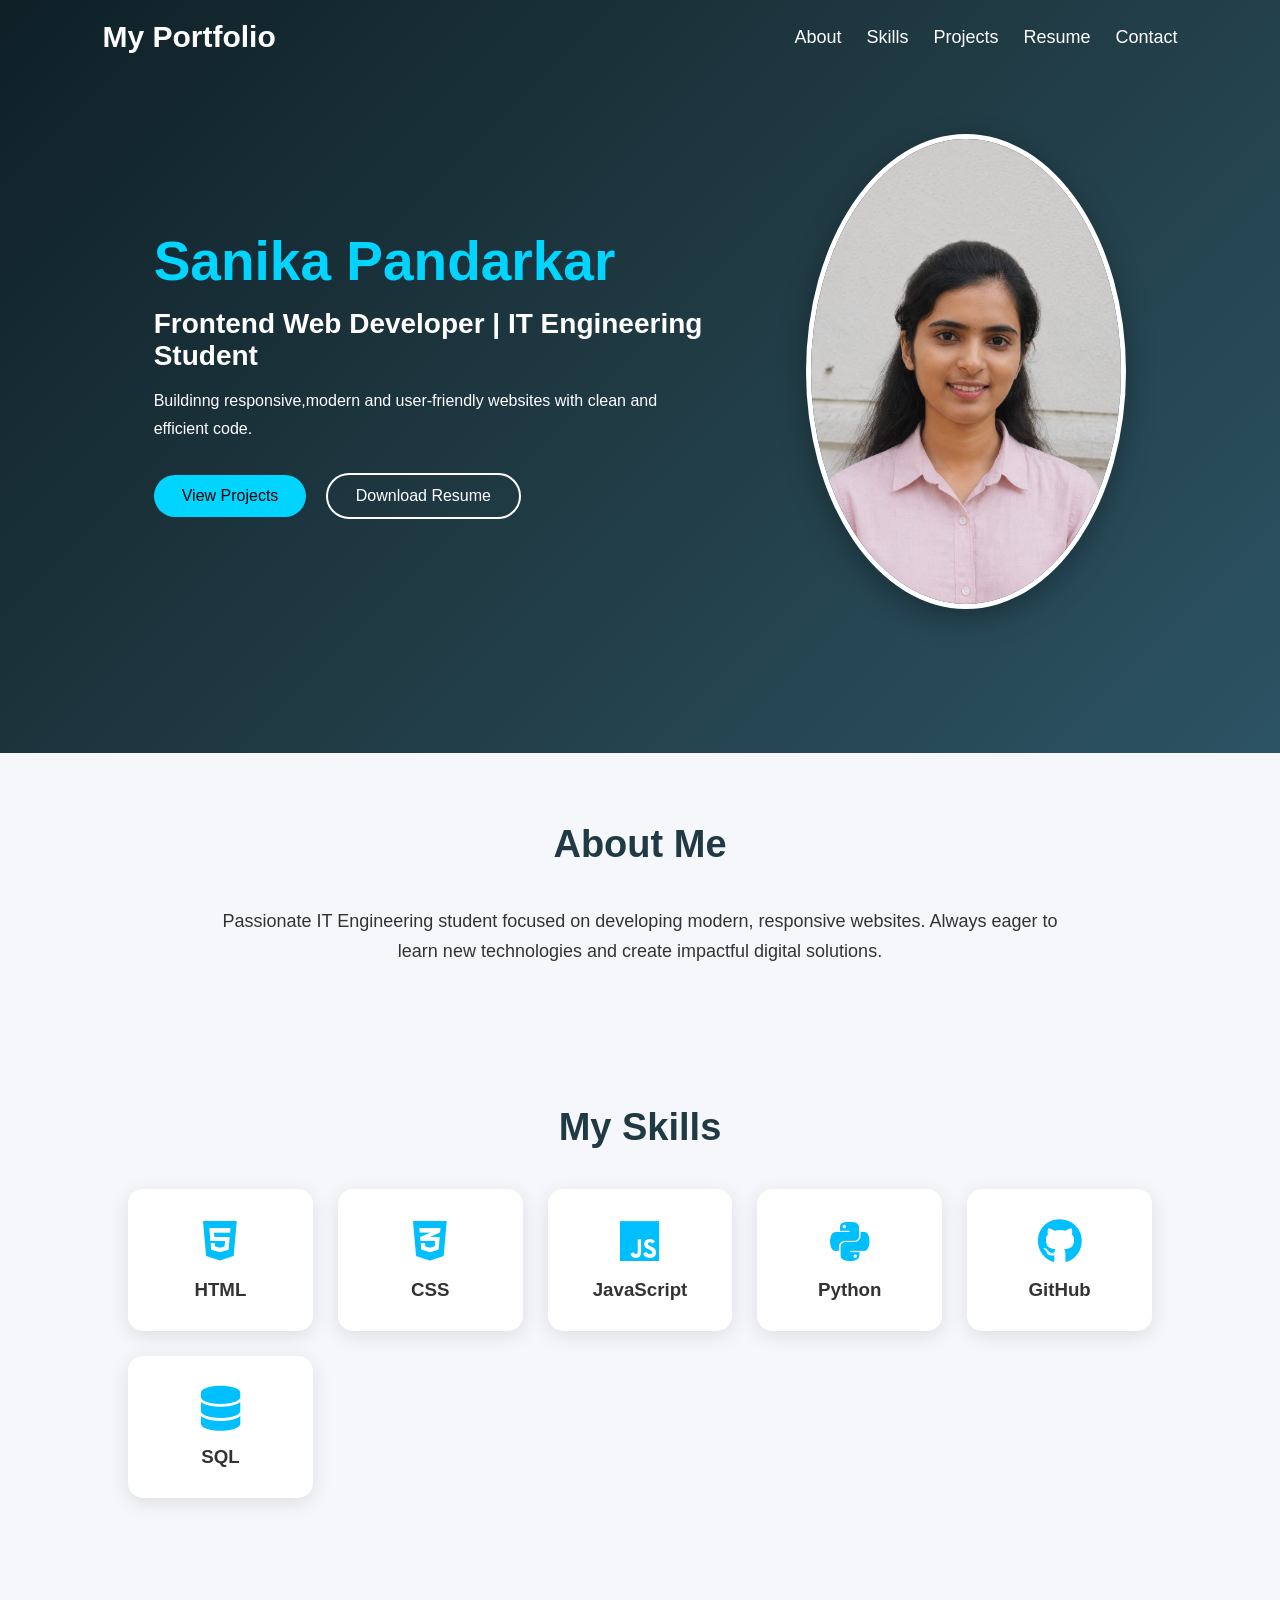
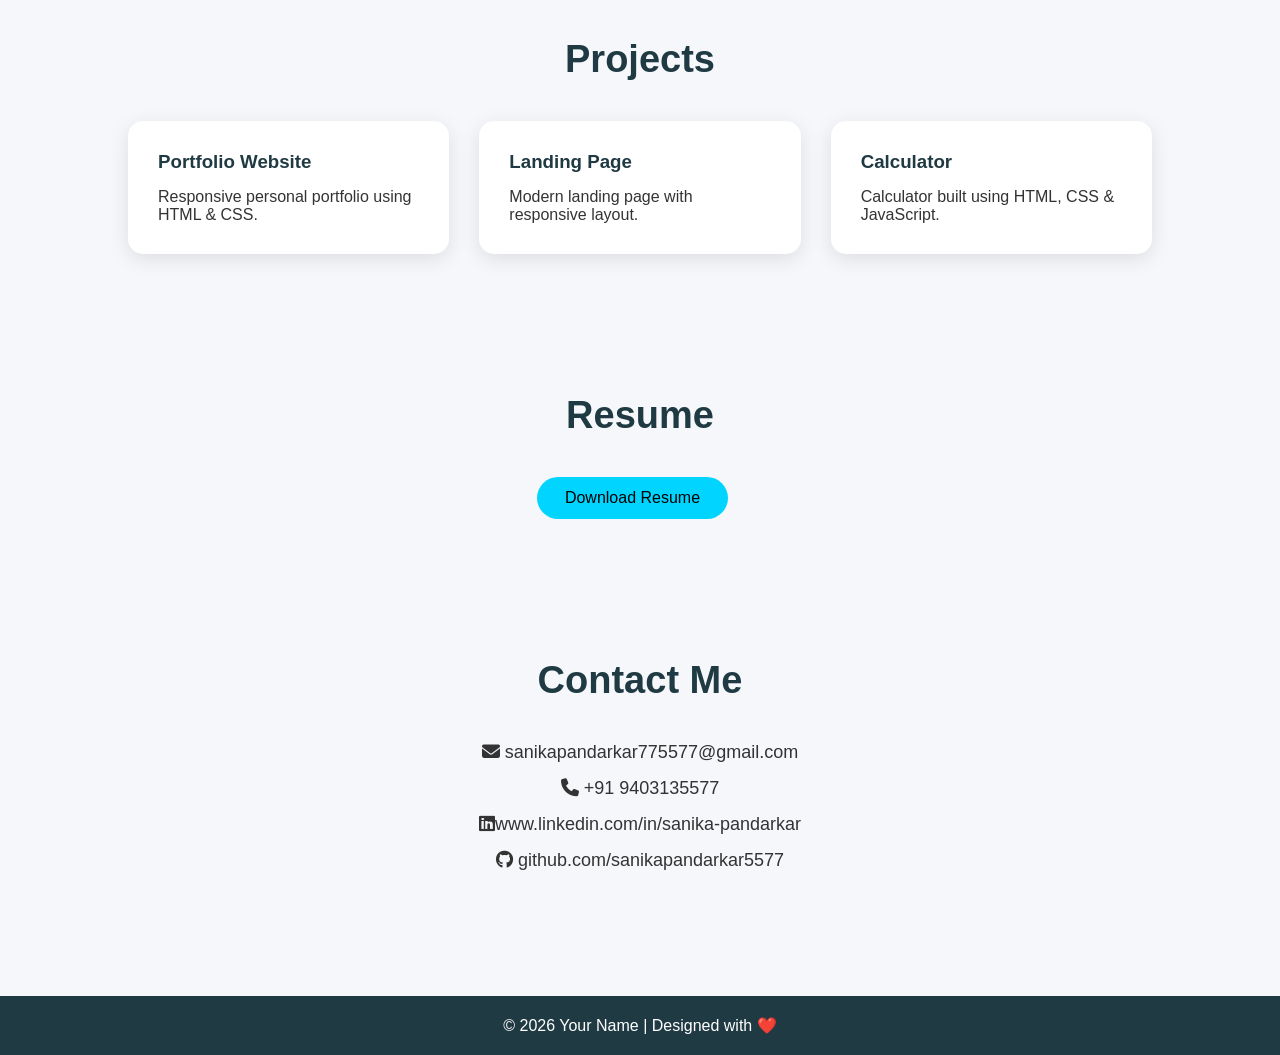
==== index.html @ c29d89ca "Add files via upload" ====
<!DOCTYPE html>
<html lang="en">
<head>
    <meta charset="UTF-8">
    <meta name="viewport" content="width=device-width, initial-scale=1.0">
    <title>My Portfolio</title>

    <link rel="stylesheet" href="style.css">

    <link rel="stylesheet"
    href="https://cdnjs.cloudflare.com/ajax/libs/font-awesome/6.5.1/css/all.min.css">
</head>

<body>

<header>

<nav>
    <h2 class="logo">My Portfolio</h2>

    <ul>
        <li><a href="#about">About</a></li>
        <li><a href="#skills">Skills</a></li>
        <li><a href="#projects">Projects</a></li>
        <li><a href="#resume">Resume</a></li>
        <li><a href="#contact">Contact</a></li>
    </ul>
</nav>

<section class="hero">

<div class="hero-text">

<h1> <span>Sanika Pandarkar</span></h1>

<h3>Frontend Web Developer | IT Engineering Student</h3>

<p>
Buildinng responsive,modern and user-friendly websites with clean and efficient code.
</p>

<a href="#projects" class="btn">View Projects</a>

<a href="resume.pdf" class="btn2" download>Download Resume</a>

</div>

<div class="hero-image">

<img src="image.png" alt="Profile">

</div>

</section>

</header>

<section id="about">

<h2>About Me</h2>

<p>
Passionate IT Engineering student focused on developing modern, responsive websites. Always eager to learn new technologies and create impactful digital solutions.
</p>

</section>

<section id="skills">

<h2>My Skills</h2>

<div class="skill-container">

<div class="card">
<i class="fa-brands fa-html5"></i>
<h3>HTML</h3>
</div>

<div class="card">
<i class="fa-brands fa-css3-alt"></i>
<h3>CSS</h3>
</div>

<div class="card">
<i class="fa-brands fa-js"></i>
<h3>JavaScript</h3>
</div>

<div class="card">
<i class="fa-brands fa-python"></i>
<h3>Python</h3>
</div>

<div class="card">
<i class="fa-brands fa-github"></i>
<h3>GitHub</h3>
</div>

<div class="card">
<i class="fa-solid fa-database"></i>
<h3>SQL</h3>
</div>

</div>

</section>

<section id="projects">

<h2>Projects</h2>

<div class="project-container">

<div class="project-card">
<h3>Portfolio Website</h3>
<p>Responsive personal portfolio using HTML & CSS.</p>
</div>

<div class="project-card">
<h3>Landing Page</h3>
<p>Modern landing page with responsive layout.</p>
</div>

<div class="project-card">
<h3>Calculator</h3>
<p>Calculator built using HTML, CSS & JavaScript.</p>
</div>

</div>

</section>

<section id="resume">

<h2>Resume</h2>

<a href="resume.png" class="btn" download>
Download Resume
</a>

</section>

<section id="contact">

<h2>Contact Me</h2>

<p><i class="fa-solid fa-envelope"></i> sanikapandarkar775577@gmail.com</p>

<p><i class="fa-solid fa-phone"></i> +91 9403135577</p>

<p><i class="fa-brands fa-linkedin"></i>www.linkedin.com/in/sanika-pandarkar</p>

<p><i class="fa-brands fa-github"></i> github.com/sanikapandarkar5577</p>

</section>

<footer>

<p>© 2026 Your Name | Designed with ❤️</p>

</footer>

</body>
</html>
---- style.css ----
*{
margin:0;
padding:0;
box-sizing:border-box;
font-family:Segoe UI,sans-serif;
scroll-behavior:smooth;
}

body{
background:#f5f7fb;
color:#333;
}

header{
background:linear-gradient(135deg,#0f2027,#203a43,#2c5364);
color:white;
padding-bottom:80px;
}

nav{
display:flex;
justify-content:space-between;
align-items:center;
padding:20px 8%;
}

.logo{
font-size:30px;
font-weight:bold;
}

nav ul{
display:flex;
list-style:none;
}

nav ul li{
margin-left:25px;
}

nav ul li a{
color:white;
text-decoration:none;
font-size:18px;
transition:.3s;
}

nav ul li a:hover{
color:#00d4ff;
}

.hero{
display:flex;
justify-content:space-around;
align-items:center;
padding:60px 8%;
flex-wrap:wrap;
}

.hero-text{
max-width:550px;
}

.hero h1{
font-size:55px;
}

.hero span{
color:#00d4ff;
}

.hero h3{
margin:15px 0;
font-size:28px;
}

.hero p{
line-height:28px;
margin-bottom:30px;
}

.hero-image img{
width:320px;
border-radius:50%;
border:5px solid white;
box-shadow:0 10px 30px rgba(0,0,0,.3);
}

.btn,.btn2{
display:inline-block;
padding:12px 28px;
margin-right:15px;
border-radius:30px;
text-decoration:none;
transition:.3s;
}

.btn{
background:#00d4ff;
color:black;
}

.btn:hover{
background:white;
}

.btn2{
border:2px solid white;
color:white;
}

.btn2:hover{
background:white;
color:black;
}

section{
padding:70px 10%;
}

section h2{
text-align:center;
margin-bottom:40px;
font-size:38px;
color:#203a43;
}

#about p{
max-width:850px;
margin:auto;
text-align:center;
font-size:18px;
line-height:30px;
}

.skill-container{
display:grid;
grid-template-columns:repeat(auto-fit,minmax(180px,1fr));
gap:25px;
}

.card{
background:white;
padding:30px;
text-align:center;
border-radius:15px;
box-shadow:0 5px 20px rgba(0,0,0,.1);
transition:.3s;
}

.card:hover{
transform:translateY(-10px);
background:#203a43;
color:white;
}

.card i{
font-size:45px;
margin-bottom:15px;
color:#00bfff;
}

.project-container{
display:grid;
grid-template-columns:repeat(auto-fit,minmax(280px,1fr));
gap:30px;
}

.project-card{
background:white;
padding:30px;
border-radius:15px;
box-shadow:0 5px 20px rgba(0,0,0,.1);
transition:.3s;
}

.project-card:hover{
transform:scale(1.05);
}

.project-card h3{
margin-bottom:15px;
color:#203a43;
}

#resume,
#contact{
text-align:center;
}

#contact p{
margin:15px;
font-size:18px;
}

footer{
background:#203a43;
color:white;
text-align:center;
padding:20px;
margin-top:40px;
}

@media(max-width:768px){

nav{
flex-direction:column;
}

nav ul{
margin-top:20px;
flex-wrap:wrap;
justify-content:center;
}

.hero{
text-align:center;
}

.hero h1{
font-size:40px;
}


.hero-image img{
    width:180px;
    height:180px;
    object-fit:cover;
    border-radius:0;
    border:4px solid white;
    box-shadow:0 10px 20px rgba(0,0,0,.3);
}

}
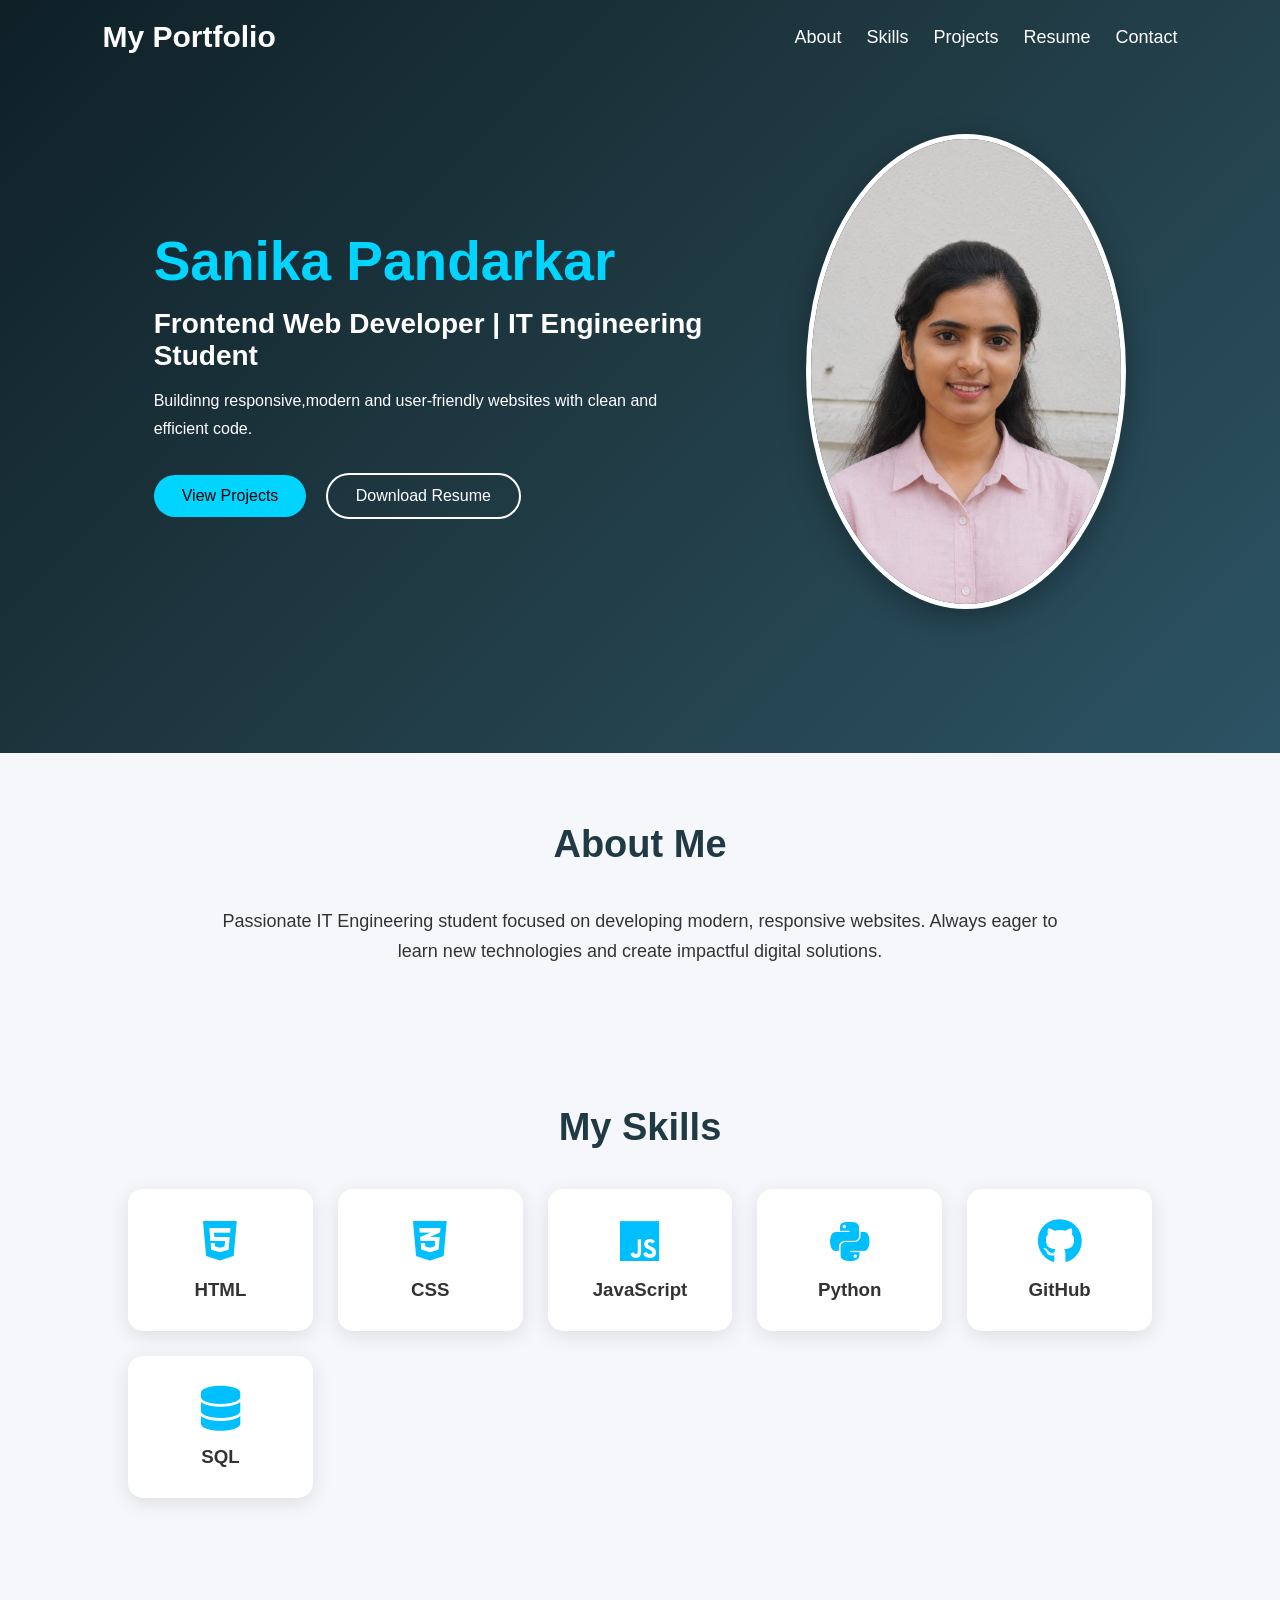
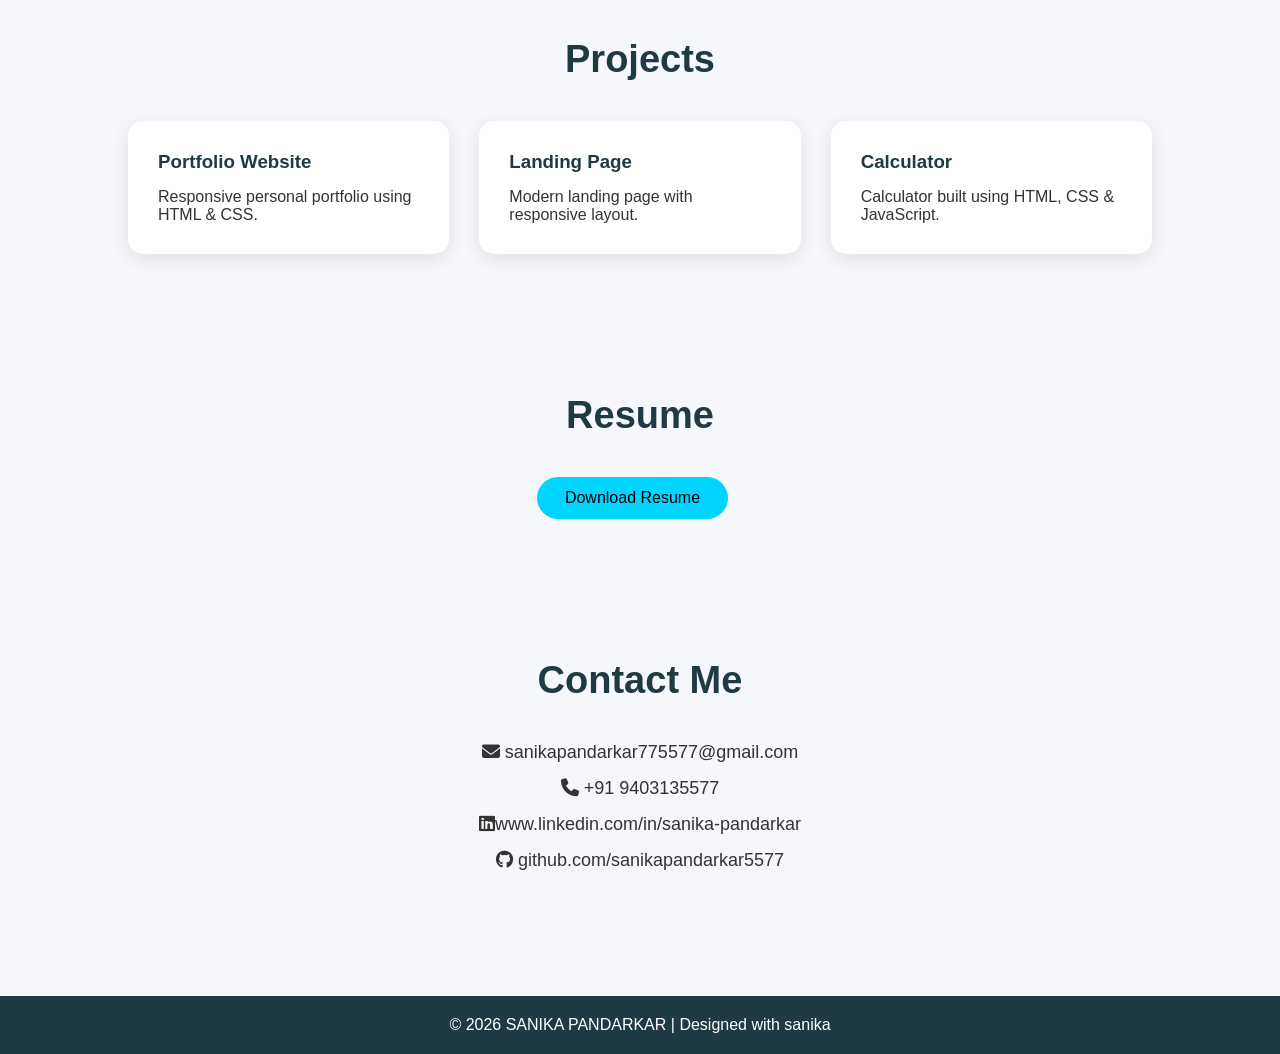
==== commit 290ce96b: "Update index.html" ====
--- a/index.html
+++ b/index.html
@@ -156,9 +156,9 @@
 
 <footer>
 
-<p>© 2026 Your Name | Designed with ❤️</p>
+<p>© 2026 SANIKA PANDARKAR | Designed with sanika</p>
 
 </footer>
 
 </body>
-</html>+</html>
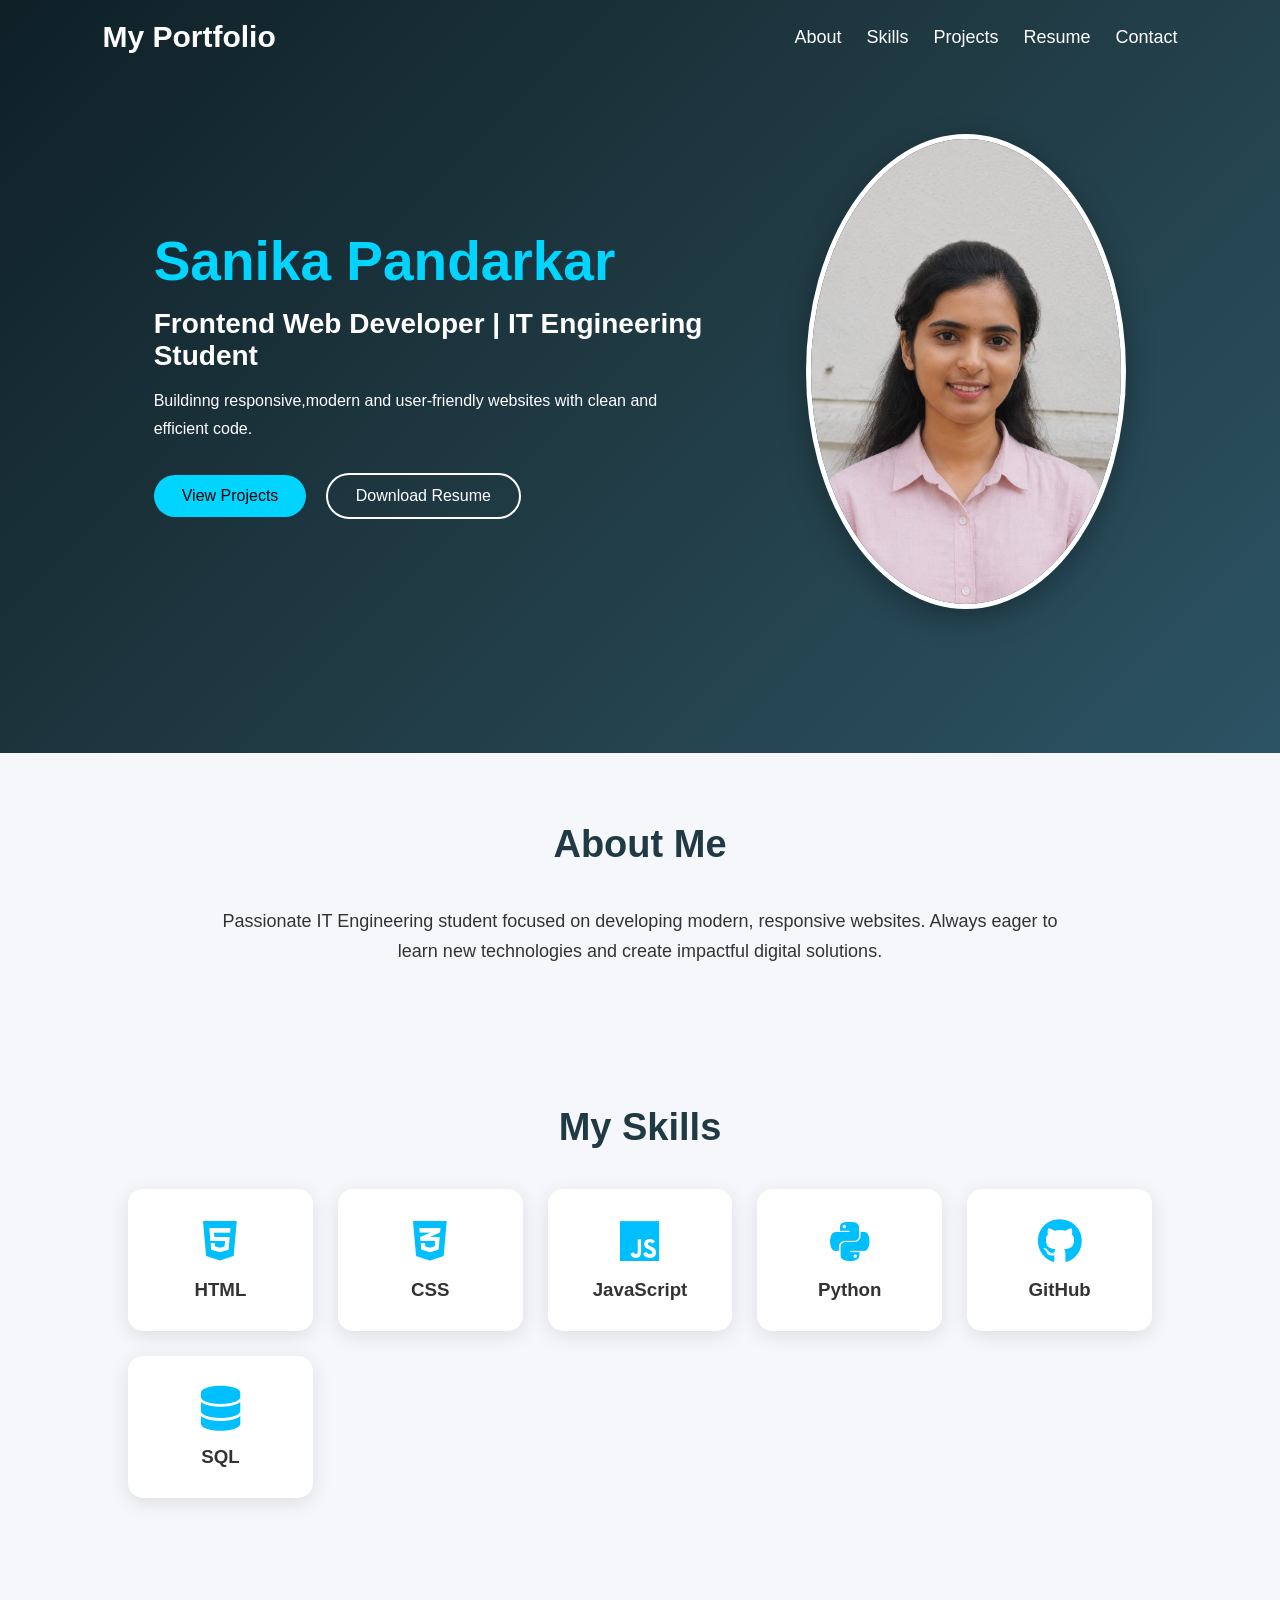
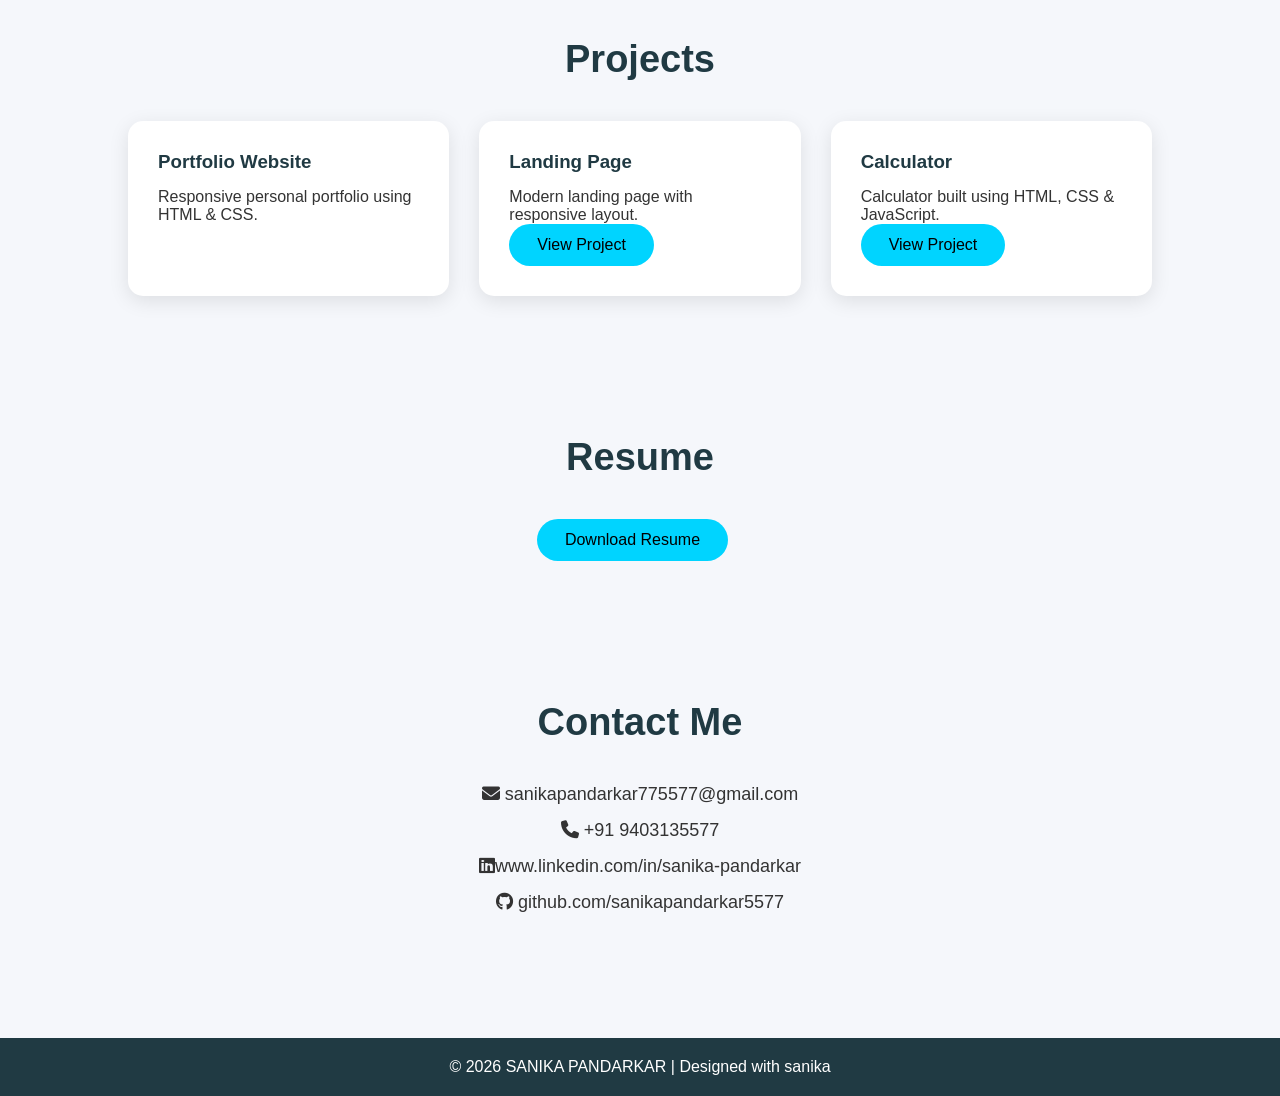
==== commit f2303b86: "Update index.html" ====
--- a/index.html
+++ b/index.html
@@ -119,11 +119,21 @@
 <div class="project-card">
 <h3>Landing Page</h3>
 <p>Modern landing page with responsive layout.</p>
+
+<a href="landinngpage./index.html" class="btn" target="_blank">
+View Project
+</a>
+
 </div>
 
 <div class="project-card">
 <h3>Calculator</h3>
 <p>Calculator built using HTML, CSS & JavaScript.</p>
+
+<a href="calculator./index.html" class="btn" target="_blank">
+View Project
+</a>
+
 </div>
 
 </div>
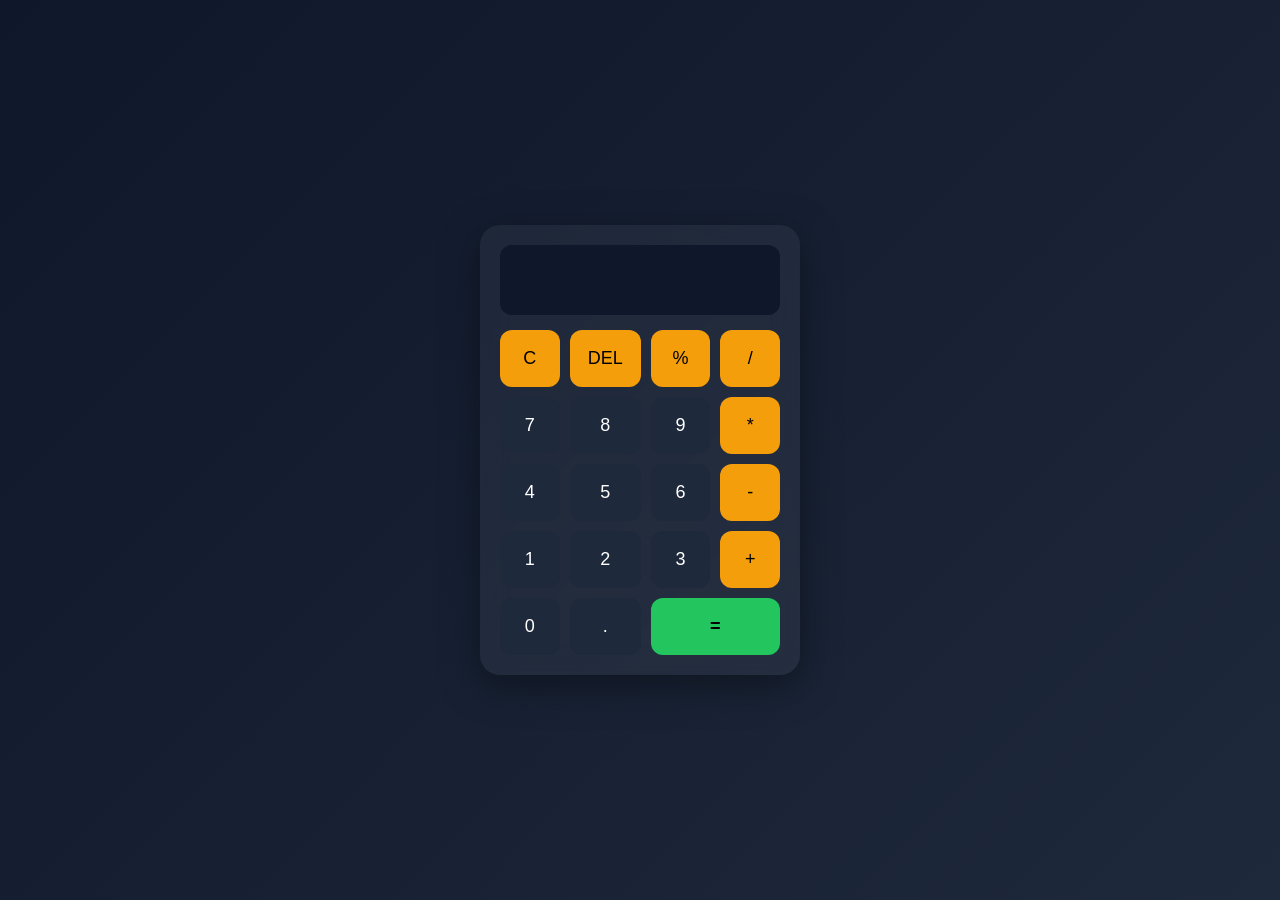
==== commit 86c6f63f: "Add files via upload" ====
--- a/index.html
+++ b/index.html
@@ -1,174 +1,52 @@
 <!DOCTYPE html>
 <html lang="en">
 <head>
-    <meta charset="UTF-8">
-    <meta name="viewport" content="width=device-width, initial-scale=1.0">
-    <title>My Portfolio</title>
+<meta charset="UTF-8">
+<meta name="viewport" content="width=device-width, initial-scale=1.0">
+<title>Advanced Calculator</title>
 
-    <link rel="stylesheet" href="style.css">
-
-    <link rel="stylesheet"
-    href="https://cdnjs.cloudflare.com/ajax/libs/font-awesome/6.5.1/css/all.min.css">
+<link rel="stylesheet" href="style.css">
 </head>
 
 <body>
 
-<header>
+<div class="calculator">
 
-<nav>
-    <h2 class="logo">My Portfolio</h2>
+    <div class="display">
+        <input type="text" id="display" disabled>
+    </div>
 
-    <ul>
-        <li><a href="#about">About</a></li>
-        <li><a href="#skills">Skills</a></li>
-        <li><a href="#projects">Projects</a></li>
-        <li><a href="#resume">Resume</a></li>
-        <li><a href="#contact">Contact</a></li>
-    </ul>
-</nav>
+    <div class="buttons">
 
-<section class="hero">
+        <button class="op" onclick="clearDisplay()">C</button>
+        <button class="op" onclick="deleteLast()">DEL</button>
+        <button class="op" onclick="appendValue('%')">%</button>
+        <button class="op" onclick="appendValue('/')">/</button>
 
-<div class="hero-text">
+        <button onclick="appendValue('7')">7</button>
+        <button onclick="appendValue('8')">8</button>
+        <button onclick="appendValue('9')">9</button>
+        <button class="op" onclick="appendValue('*')">*</button>
 
-<h1> <span>Sanika Pandarkar</span></h1>
+        <button onclick="appendValue('4')">4</button>
+        <button onclick="appendValue('5')">5</button>
+        <button onclick="appendValue('6')">6</button>
+        <button class="op" onclick="appendValue('-')">-</button>
 
-<h3>Frontend Web Developer | IT Engineering Student</h3>
+        <button onclick="appendValue('1')">1</button>
+        <button onclick="appendValue('2')">2</button>
+        <button onclick="appendValue('3')">3</button>
+        <button class="op" onclick="appendValue('+')">+</button>
 
-<p>
-Buildinng responsive,modern and user-friendly websites with clean and efficient code.
-</p>
+        <button onclick="appendValue('0')">0</button>
+        <button onclick="appendValue('.')">.</button>
+        <button class="equal" onclick="calculate()">=</button>
 
-<a href="#projects" class="btn">View Projects</a>
-
-<a href="resume.pdf" class="btn2" download>Download Resume</a>
+    </div>
 
 </div>
 
-<div class="hero-image">
-
-<img src="image.png" alt="Profile">
-
-</div>
-
-</section>
-
-</header>
-
-<section id="about">
-
-<h2>About Me</h2>
-
-<p>
-Passionate IT Engineering student focused on developing modern, responsive websites. Always eager to learn new technologies and create impactful digital solutions.
-</p>
-
-</section>
-
-<section id="skills">
-
-<h2>My Skills</h2>
-
-<div class="skill-container">
-
-<div class="card">
-<i class="fa-brands fa-html5"></i>
-<h3>HTML</h3>
-</div>
-
-<div class="card">
-<i class="fa-brands fa-css3-alt"></i>
-<h3>CSS</h3>
-</div>
-
-<div class="card">
-<i class="fa-brands fa-js"></i>
-<h3>JavaScript</h3>
-</div>
-
-<div class="card">
-<i class="fa-brands fa-python"></i>
-<h3>Python</h3>
-</div>
-
-<div class="card">
-<i class="fa-brands fa-github"></i>
-<h3>GitHub</h3>
-</div>
-
-<div class="card">
-<i class="fa-solid fa-database"></i>
-<h3>SQL</h3>
-</div>
-
-</div>
-
-</section>
-
-<section id="projects">
-
-<h2>Projects</h2>
-
-<div class="project-container">
-
-<div class="project-card">
-<h3>Portfolio Website</h3>
-<p>Responsive personal portfolio using HTML & CSS.</p>
-</div>
-
-<div class="project-card">
-<h3>Landing Page</h3>
-<p>Modern landing page with responsive layout.</p>
-
-<a href="landinngpage./index.html" class="btn" target="_blank">
-View Project
-</a>
-
-</div>
-
-<div class="project-card">
-<h3>Calculator</h3>
-<p>Calculator built using HTML, CSS & JavaScript.</p>
-
-<a href="calculator./index.html" class="btn" target="_blank">
-View Project
-</a>
-
-</div>
-
-</div>
-
-</section>
-
-<section id="resume">
-
-<h2>Resume</h2>
-
-<a href="resume.png" class="btn" download>
-Download Resume
-</a>
-
-</section>
-
-<section id="contact">
-
-<h2>Contact Me</h2>
-
-<p><i class="fa-solid fa-envelope"></i> sanikapandarkar775577@gmail.com</p>
-
-<p><i class="fa-solid fa-phone"></i> +91 9403135577</p>
-
-<p><i class="fa-brands fa-linkedin"></i>www.linkedin.com/in/sanika-pandarkar</p>
-
-<p><i class="fa-brands fa-github"></i> github.com/sanikapandarkar5577</p>
-
-</section>
-
-<footer>
-
-<p>© 2026 SANIKA PANDARKAR | Designed with sanika</p>
-
-</footer>
+<script src="script.js"></script>
 
 </body>
-</html>
+</html>
--- a/style.css
+++ b/style.css
@@ -2,233 +2,75 @@
 margin:0;
 padding:0;
 box-sizing:border-box;
-font-family:Segoe UI,sans-serif;
-scroll-behavior:smooth;
+font-family:'Segoe UI', sans-serif;
 }
 
 body{
-background:#f5f7fb;
-color:#333;
+height:100vh;
+display:flex;
+justify-content:center;
+align-items:center;
+background:linear-gradient(135deg,#0f172a,#1e293b);
 }
 
-header{
-background:linear-gradient(135deg,#0f2027,#203a43,#2c5364);
-color:white;
-padding-bottom:80px;
+/* CALCULATOR BOX */
+.calculator{
+width:320px;
+padding:20px;
+border-radius:20px;
+background:rgba(255,255,255,0.05);
+backdrop-filter:blur(15px);
+box-shadow:0 10px 40px rgba(0,0,0,0.4);
 }
 
-nav{
-display:flex;
-justify-content:space-between;
-align-items:center;
-padding:20px 8%;
+/* DISPLAY */
+.display input{
+width:100%;
+height:70px;
+border:none;
+border-radius:12px;
+margin-bottom:15px;
+text-align:right;
+font-size:28px;
+padding:10px;
+background:#0f172a;
+color:#fff;
 }
 
-.logo{
-font-size:30px;
-font-weight:bold;
+/* BUTTON GRID */
+.buttons{
+display:grid;
+grid-template-columns:repeat(4,1fr);
+gap:10px;
 }
 
-nav ul{
-display:flex;
-list-style:none;
+/* BUTTONS */
+button{
+padding:18px;
+font-size:18px;
+border:none;
+border-radius:12px;
+cursor:pointer;
+background:#1e293b;
+color:white;
+transition:0.2s;
 }
 
-nav ul li{
-margin-left:25px;
+button:hover{
+transform:scale(1.05);
+background:#334155;
 }
 
-nav ul li a{
-color:white;
-text-decoration:none;
-font-size:18px;
-transition:.3s;
-}
-
-nav ul li a:hover{
-color:#00d4ff;
-}
-
-.hero{
-display:flex;
-justify-content:space-around;
-align-items:center;
-padding:60px 8%;
-flex-wrap:wrap;
-}
-
-.hero-text{
-max-width:550px;
-}
-
-.hero h1{
-font-size:55px;
-}
-
-.hero span{
-color:#00d4ff;
-}
-
-.hero h3{
-margin:15px 0;
-font-size:28px;
-}
-
-.hero p{
-line-height:28px;
-margin-bottom:30px;
-}
-
-.hero-image img{
-width:320px;
-border-radius:50%;
-border:5px solid white;
-box-shadow:0 10px 30px rgba(0,0,0,.3);
-}
-
-.btn,.btn2{
-display:inline-block;
-padding:12px 28px;
-margin-right:15px;
-border-radius:30px;
-text-decoration:none;
-transition:.3s;
-}
-
-.btn{
-background:#00d4ff;
+/* OPERATOR BUTTONS */
+.op{
+background:#f59e0b;
 color:black;
 }
 
-.btn:hover{
-background:white;
-}
-
-.btn2{
-border:2px solid white;
-color:white;
-}
-
-.btn2:hover{
-background:white;
+/* EQUAL BUTTON */
+.equal{
+grid-column:span 2;
+background:#22c55e;
 color:black;
-}
-
-section{
-padding:70px 10%;
-}
-
-section h2{
-text-align:center;
-margin-bottom:40px;
-font-size:38px;
-color:#203a43;
-}
-
-#about p{
-max-width:850px;
-margin:auto;
-text-align:center;
-font-size:18px;
-line-height:30px;
-}
-
-.skill-container{
-display:grid;
-grid-template-columns:repeat(auto-fit,minmax(180px,1fr));
-gap:25px;
-}
-
-.card{
-background:white;
-padding:30px;
-text-align:center;
-border-radius:15px;
-box-shadow:0 5px 20px rgba(0,0,0,.1);
-transition:.3s;
-}
-
-.card:hover{
-transform:translateY(-10px);
-background:#203a43;
-color:white;
-}
-
-.card i{
-font-size:45px;
-margin-bottom:15px;
-color:#00bfff;
-}
-
-.project-container{
-display:grid;
-grid-template-columns:repeat(auto-fit,minmax(280px,1fr));
-gap:30px;
-}
-
-.project-card{
-background:white;
-padding:30px;
-border-radius:15px;
-box-shadow:0 5px 20px rgba(0,0,0,.1);
-transition:.3s;
-}
-
-.project-card:hover{
-transform:scale(1.05);
-}
-
-.project-card h3{
-margin-bottom:15px;
-color:#203a43;
-}
-
-#resume,
-#contact{
-text-align:center;
-}
-
-#contact p{
-margin:15px;
-font-size:18px;
-}
-
-footer{
-background:#203a43;
-color:white;
-text-align:center;
-padding:20px;
-margin-top:40px;
-}
-
-@media(max-width:768px){
-
-nav{
-flex-direction:column;
-}
-
-nav ul{
-margin-top:20px;
-flex-wrap:wrap;
-justify-content:center;
-}
-
-.hero{
-text-align:center;
-}
-
-.hero h1{
-font-size:40px;
-}
-
-
-.hero-image img{
-    width:180px;
-    height:180px;
-    object-fit:cover;
-    border-radius:0;
-    border:4px solid white;
-    box-shadow:0 10px 20px rgba(0,0,0,.3);
-}
-
+font-weight:bold;
 }
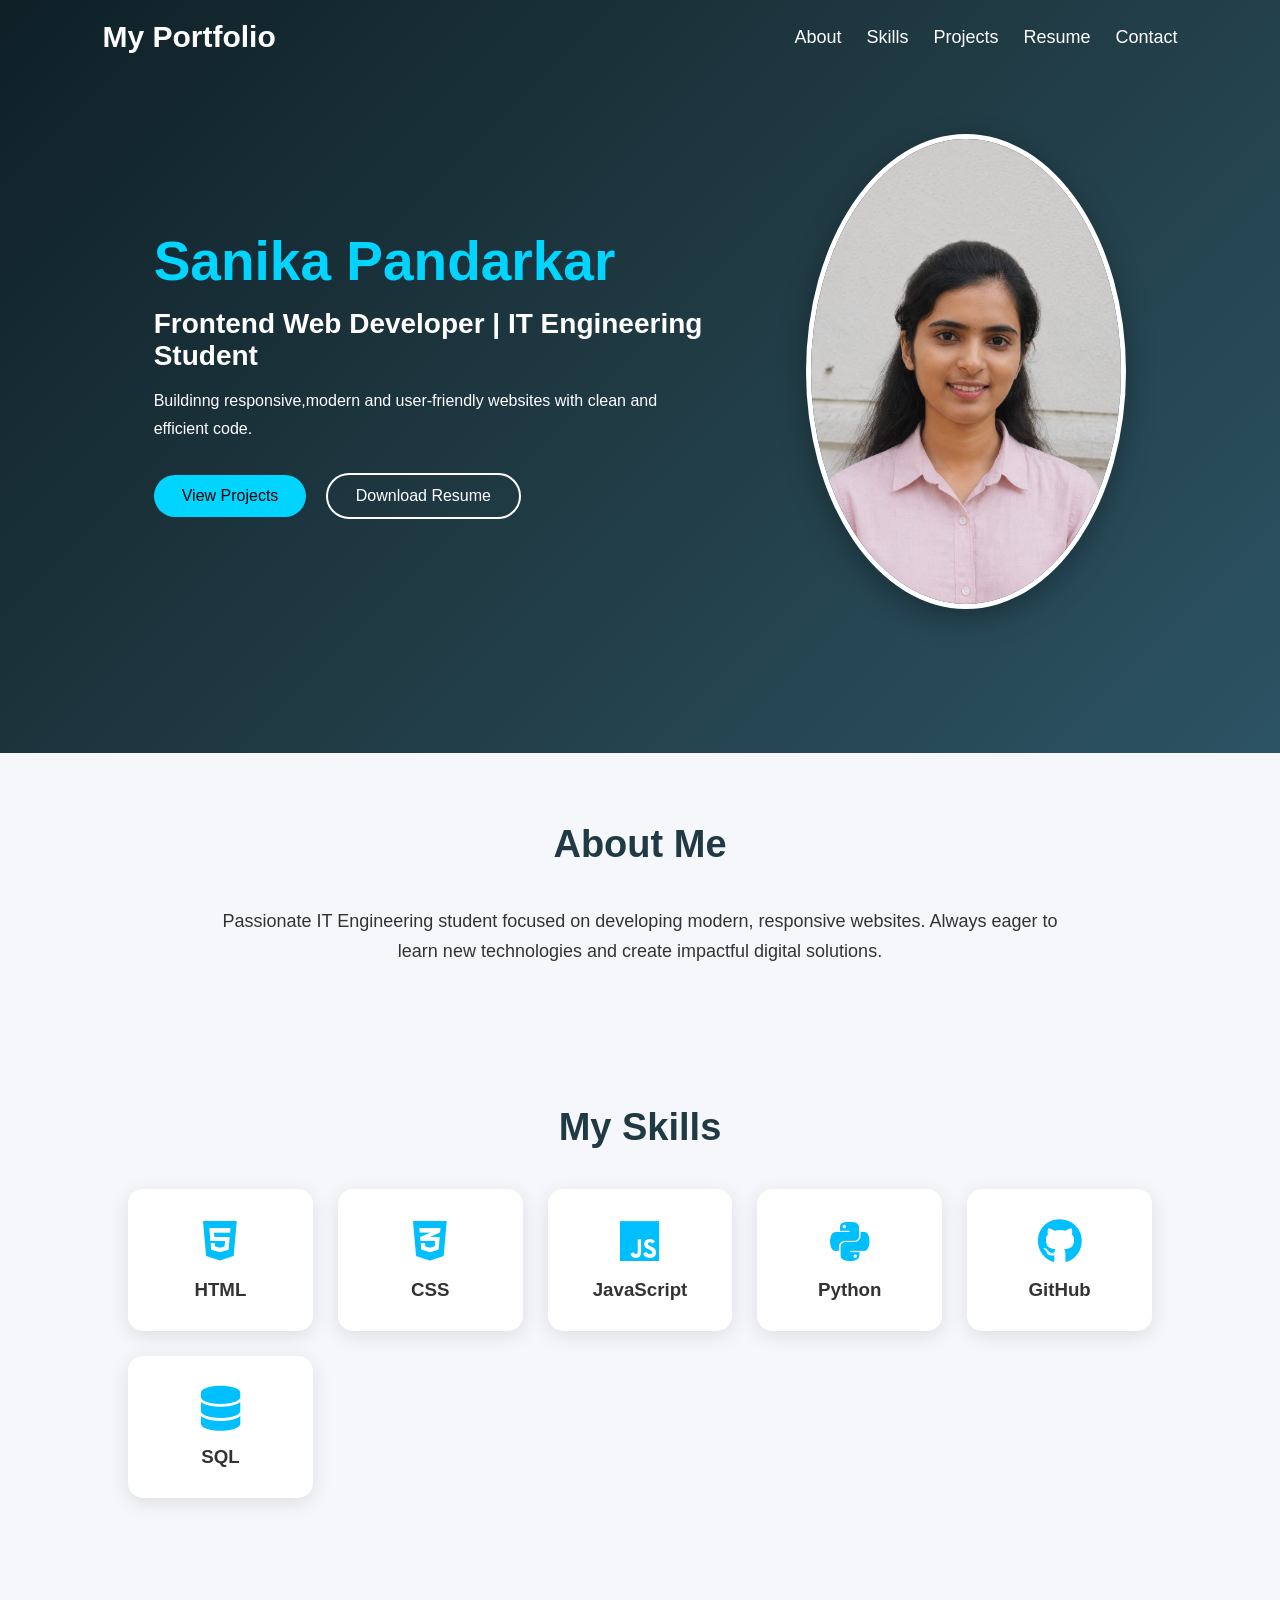
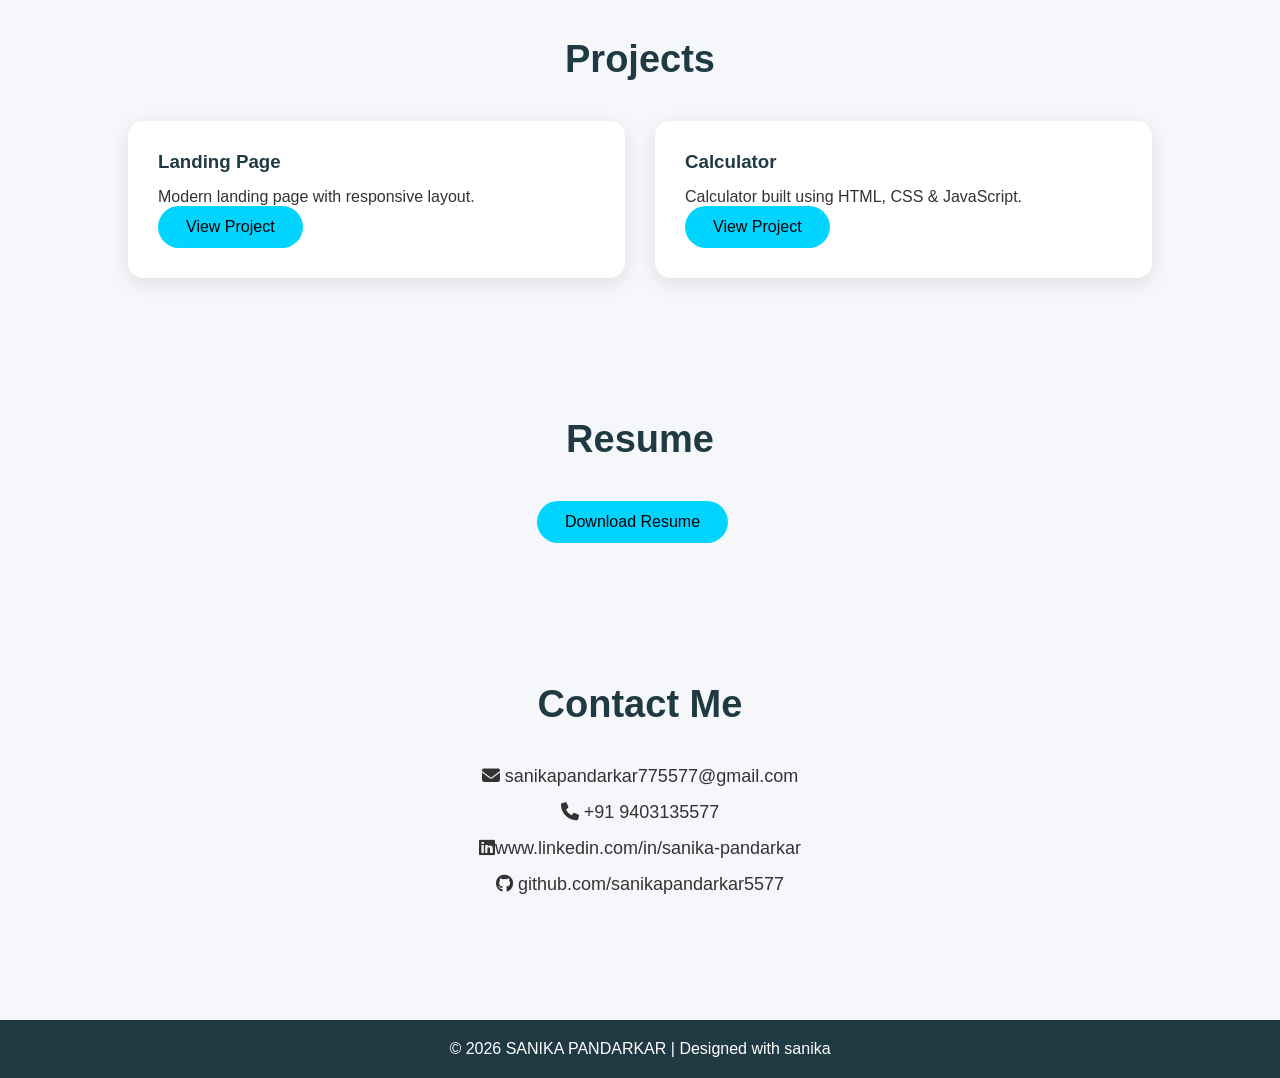
==== commit 121b0381: "Add files via upload" ====
--- a/index.html
+++ b/index.html
@@ -1,52 +1,171 @@
 <!DOCTYPE html>
 <html lang="en">
 <head>
-<meta charset="UTF-8">
-<meta name="viewport" content="width=device-width, initial-scale=1.0">
-<title>Advanced Calculator</title>
+    <meta charset="UTF-8">
+    <meta name="viewport" content="width=device-width, initial-scale=1.0">
+    <title>My Portfolio</title>
 
-<link rel="stylesheet" href="style.css">
+    <link rel="stylesheet" href="style.css">
+
+    <link rel="stylesheet"
+    href="https://cdnjs.cloudflare.com/ajax/libs/font-awesome/6.5.1/css/all.min.css">
 </head>
 
 <body>
 
-<div class="calculator">
+<header>
 
-    <div class="display">
-        <input type="text" id="display" disabled>
-    </div>
+<nav>
+    <h2 class="logo">My Portfolio</h2>
 
-    <div class="buttons">
+    <ul>
+        <li><a href="#about">About</a></li>
+        <li><a href="#skills">Skills</a></li>
+        <li><a href="#projects">Projects</a></li>
+        <li><a href="#resume">Resume</a></li>
+        <li><a href="#contact">Contact</a></li>
+    </ul>
+</nav>
 
-        <button class="op" onclick="clearDisplay()">C</button>
-        <button class="op" onclick="deleteLast()">DEL</button>
-        <button class="op" onclick="appendValue('%')">%</button>
-        <button class="op" onclick="appendValue('/')">/</button>
+<section class="hero">
 
-        <button onclick="appendValue('7')">7</button>
-        <button onclick="appendValue('8')">8</button>
-        <button onclick="appendValue('9')">9</button>
-        <button class="op" onclick="appendValue('*')">*</button>
+<div class="hero-text">
 
-        <button onclick="appendValue('4')">4</button>
-        <button onclick="appendValue('5')">5</button>
-        <button onclick="appendValue('6')">6</button>
-        <button class="op" onclick="appendValue('-')">-</button>
+<h1> <span>Sanika Pandarkar</span></h1>
 
-        <button onclick="appendValue('1')">1</button>
-        <button onclick="appendValue('2')">2</button>
-        <button onclick="appendValue('3')">3</button>
-        <button class="op" onclick="appendValue('+')">+</button>
+<h3>Frontend Web Developer | IT Engineering Student</h3>
 
-        <button onclick="appendValue('0')">0</button>
-        <button onclick="appendValue('.')">.</button>
-        <button class="equal" onclick="calculate()">=</button>
+<p>
+Buildinng responsive,modern and user-friendly websites with clean and efficient code.
+</p>
 
-    </div>
+<a href="#projects" class="btn">View Projects</a>
+
+<a href="resume.pdf" class="btn2" download>Download Resume</a>
 
 </div>
 
-<script src="script.js"></script>
+<div class="hero-image">
+
+<img src="image.png" alt="Profile">
+
+</div>
+
+</section>
+
+</header>
+
+<section id="about">
+
+<h2>About Me</h2>
+
+<p>
+Passionate IT Engineering student focused on developing modern, responsive websites. Always eager to learn new technologies and create impactful digital solutions.
+</p>
+
+</section>
+
+<section id="skills">
+
+<h2>My Skills</h2>
+
+<div class="skill-container">
+
+<div class="card">
+<i class="fa-brands fa-html5"></i>
+<h3>HTML</h3>
+</div>
+
+<div class="card">
+<i class="fa-brands fa-css3-alt"></i>
+<h3>CSS</h3>
+</div>
+
+<div class="card">
+<i class="fa-brands fa-js"></i>
+<h3>JavaScript</h3>
+</div>
+
+<div class="card">
+<i class="fa-brands fa-python"></i>
+<h3>Python</h3>
+</div>
+
+<div class="card">
+<i class="fa-brands fa-github"></i>
+<h3>GitHub</h3>
+</div>
+
+<div class="card">
+<i class="fa-solid fa-database"></i>
+<h3>SQL</h3>
+</div>
+
+</div>
+
+</section>
+
+<section id="projects">
+
+<h2>Projects</h2>
+
+<div class="project-container">
+
+
+
+<div class="project-card">
+<h3>Landing Page</h3>
+<p>Modern landing page with responsive layout.</p>
+
+<a href="landinngpage./index.html" class="btn" target="_blank">
+View Project
+</a>
+
+</div>
+
+<div class="project-card">
+<h3>Calculator</h3>
+<p>Calculator built using HTML, CSS & JavaScript.</p>
+
+<a href="calculator./index.html" class="btn" target="_blank">
+View Project
+</a>
+
+</div>
+
+</div>
+
+</section>
+
+<section id="resume">
+
+<h2>Resume</h2>
+
+<a href="resume.png" class="btn" download>
+Download Resume
+</a>
+
+</section>
+
+<section id="contact">
+
+<h2>Contact Me</h2>
+
+<p><i class="fa-solid fa-envelope"></i> sanikapandarkar775577@gmail.com</p>
+
+<p><i class="fa-solid fa-phone"></i> +91 9403135577</p>
+
+<p><i class="fa-brands fa-linkedin"></i>www.linkedin.com/in/sanika-pandarkar</p>
+
+<p><i class="fa-brands fa-github"></i> github.com/sanikapandarkar5577</p>
+
+</section>
+
+<footer>
+
+<p>© 2026 SANIKA PANDARKAR | Designed with sanika</p>
+
+</footer>
 
 </body>
 </html>
--- a/style.css
+++ b/style.css
@@ -2,75 +2,233 @@
 margin:0;
 padding:0;
 box-sizing:border-box;
-font-family:'Segoe UI', sans-serif;
+font-family:Segoe UI,sans-serif;
+scroll-behavior:smooth;
 }
 
 body{
-height:100vh;
+background:#f5f7fb;
+color:#333;
+}
+
+header{
+background:linear-gradient(135deg,#0f2027,#203a43,#2c5364);
+color:white;
+padding-bottom:80px;
+}
+
+nav{
 display:flex;
+justify-content:space-between;
+align-items:center;
+padding:20px 8%;
+}
+
+.logo{
+font-size:30px;
+font-weight:bold;
+}
+
+nav ul{
+display:flex;
+list-style:none;
+}
+
+nav ul li{
+margin-left:25px;
+}
+
+nav ul li a{
+color:white;
+text-decoration:none;
+font-size:18px;
+transition:.3s;
+}
+
+nav ul li a:hover{
+color:#00d4ff;
+}
+
+.hero{
+display:flex;
+justify-content:space-around;
+align-items:center;
+padding:60px 8%;
+flex-wrap:wrap;
+}
+
+.hero-text{
+max-width:550px;
+}
+
+.hero h1{
+font-size:55px;
+}
+
+.hero span{
+color:#00d4ff;
+}
+
+.hero h3{
+margin:15px 0;
+font-size:28px;
+}
+
+.hero p{
+line-height:28px;
+margin-bottom:30px;
+}
+
+.hero-image img{
+width:320px;
+border-radius:50%;
+border:5px solid white;
+box-shadow:0 10px 30px rgba(0,0,0,.3);
+}
+
+.btn,.btn2{
+display:inline-block;
+padding:12px 28px;
+margin-right:15px;
+border-radius:30px;
+text-decoration:none;
+transition:.3s;
+}
+
+.btn{
+background:#00d4ff;
+color:black;
+}
+
+.btn:hover{
+background:white;
+}
+
+.btn2{
+border:2px solid white;
+color:white;
+}
+
+.btn2:hover{
+background:white;
+color:black;
+}
+
+section{
+padding:70px 10%;
+}
+
+section h2{
+text-align:center;
+margin-bottom:40px;
+font-size:38px;
+color:#203a43;
+}
+
+#about p{
+max-width:850px;
+margin:auto;
+text-align:center;
+font-size:18px;
+line-height:30px;
+}
+
+.skill-container{
+display:grid;
+grid-template-columns:repeat(auto-fit,minmax(180px,1fr));
+gap:25px;
+}
+
+.card{
+background:white;
+padding:30px;
+text-align:center;
+border-radius:15px;
+box-shadow:0 5px 20px rgba(0,0,0,.1);
+transition:.3s;
+}
+
+.card:hover{
+transform:translateY(-10px);
+background:#203a43;
+color:white;
+}
+
+.card i{
+font-size:45px;
+margin-bottom:15px;
+color:#00bfff;
+}
+
+.project-container{
+display:grid;
+grid-template-columns:repeat(auto-fit,minmax(280px,1fr));
+gap:30px;
+}
+
+.project-card{
+background:white;
+padding:30px;
+border-radius:15px;
+box-shadow:0 5px 20px rgba(0,0,0,.1);
+transition:.3s;
+}
+
+.project-card:hover{
+transform:scale(1.05);
+}
+
+.project-card h3{
+margin-bottom:15px;
+color:#203a43;
+}
+
+#resume,
+#contact{
+text-align:center;
+}
+
+#contact p{
+margin:15px;
+font-size:18px;
+}
+
+footer{
+background:#203a43;
+color:white;
+text-align:center;
+padding:20px;
+margin-top:40px;
+}
+
+@media(max-width:768px){
+
+nav{
+flex-direction:column;
+}
+
+nav ul{
+margin-top:20px;
+flex-wrap:wrap;
 justify-content:center;
-align-items:center;
-background:linear-gradient(135deg,#0f172a,#1e293b);
-}
-
-/* CALCULATOR BOX */
-.calculator{
-width:320px;
-padding:20px;
-border-radius:20px;
-background:rgba(255,255,255,0.05);
-backdrop-filter:blur(15px);
-box-shadow:0 10px 40px rgba(0,0,0,0.4);
-}
-
-/* DISPLAY */
-.display input{
-width:100%;
-height:70px;
-border:none;
-border-radius:12px;
-margin-bottom:15px;
-text-align:right;
-font-size:28px;
-padding:10px;
-background:#0f172a;
-color:#fff;
-}
-
-/* BUTTON GRID */
-.buttons{
-display:grid;
-grid-template-columns:repeat(4,1fr);
-gap:10px;
-}
-
-/* BUTTONS */
-button{
-padding:18px;
-font-size:18px;
-border:none;
-border-radius:12px;
-cursor:pointer;
-background:#1e293b;
-color:white;
-transition:0.2s;
-}
-
-button:hover{
-transform:scale(1.05);
-background:#334155;
-}
-
-/* OPERATOR BUTTONS */
-.op{
-background:#f59e0b;
-color:black;
-}
-
-/* EQUAL BUTTON */
-.equal{
-grid-column:span 2;
-background:#22c55e;
-color:black;
-font-weight:bold;
+}
+
+.hero{
+text-align:center;
+}
+
+.hero h1{
+font-size:40px;
+}
+
+
+.hero-image img{
+    width:180px;
+    height:180px;
+    object-fit:cover;
+    border-radius:0;
+    border:4px solid white;
+    box-shadow:0 10px 20px rgba(0,0,0,.3);
+}
+
 }
